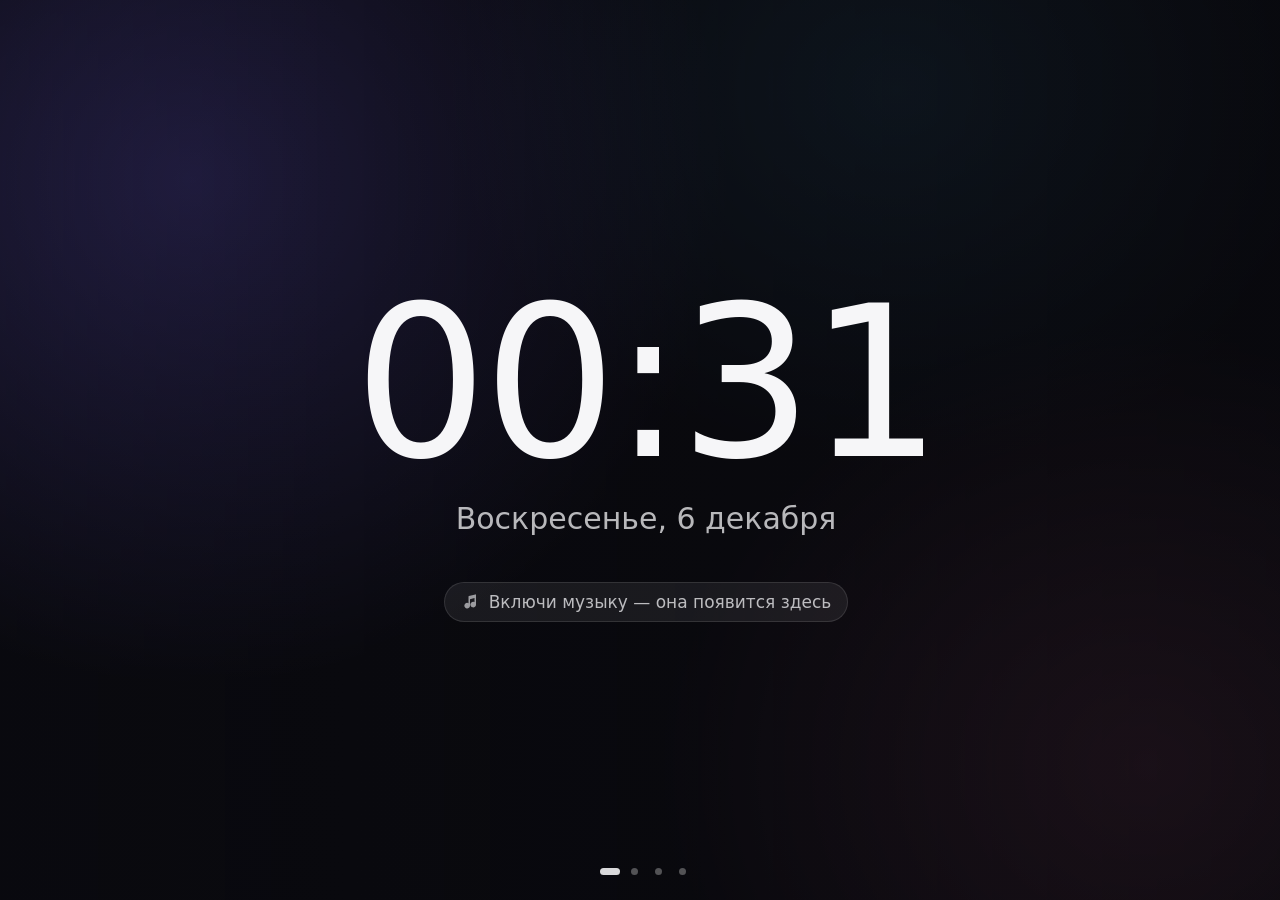
==== web/index.html @ 9ebe69ff "MiniPlayer 1.0: old phone as a touch second screen Player for any Windows media app with album-tinte" ====
<!doctype html>
<html lang="ru">
<head>
<meta charset="utf-8">
<meta name="viewport" content="width=device-width, initial-scale=1, maximum-scale=1, user-scalable=no">
<title>Мини-плеер</title>
<link rel="stylesheet" href="app.css">
</head>
<body data-mode="idle" data-status="stopped" data-page="0" data-dim="0">
  <div class="bg">
    <div class="bg-default"></div>
    <div class="bg-layer" id="bgA"></div>
    <div class="bg-layer" id="bgB"></div>
    <div class="bg-shade"></div>
  </div>

  <div class="shift" id="shift">
    <canvas class="viz" id="viz"></canvas>

    <div class="pages" id="pages">
      <!-- ============ 1. Плеер ============ -->
      <section class="page" aria-label="Плеер">
        <div class="player-wrap">
          <div class="player" aria-live="polite">
            <div class="cover" id="cover">
              <div class="placeholder" aria-hidden="true">
                <svg viewBox="0 0 24 24" fill="currentColor"><path d="M10 3.5v10.1A3.75 3.75 0 1 0 12 17V8.2l6-1.5v5.4A3.75 3.75 0 1 0 20 15.5V2.6a.75.75 0 0 0-.93-.73l-8.5 2.13A.75.75 0 0 0 10 4.6z"/></svg>
              </div>
              <img id="imgA" alt="">
              <img id="imgB" alt="">
            </div>

            <div class="meta">
              <div class="chip"><span class="dot"></span><span id="app">Плеер</span></div>
              <h1 class="title" id="title">—</h1>
              <div class="artist" id="artist"></div>
              <div class="album" id="album"></div>

              <div class="progress" id="progress">
                <div class="bar" id="bar" role="slider" aria-label="Позиция трека">
                  <div class="track"><div class="fill" id="fill"></div></div>
                  <div class="knob" id="knob"></div>
                </div>
                <div class="times"><span id="cur">0:00</span><span id="dur">0:00</span></div>
              </div>

              <div class="controls">
                <button class="btn small" id="prev" aria-label="Предыдущий трек">
                  <svg viewBox="0 0 24 24" fill="currentColor"><path d="M6 4.75a1 1 0 0 1 2 0v5.6l9.4-6.07A1.5 1.5 0 0 1 19.7 5.5v13a1.5 1.5 0 0 1-2.3 1.26L8 13.65v5.6a1 1 0 1 1-2 0z"/></svg>
                </button>
                <button class="btn play" id="toggle" aria-label="Пауза / воспроизведение">
                  <svg class="i-play" viewBox="0 0 24 24" fill="currentColor"><path d="M7 4.9v14.2a1.4 1.4 0 0 0 2.12 1.2l11.6-7.1a1.4 1.4 0 0 0 0-2.4L9.12 3.7A1.4 1.4 0 0 0 7 4.9z"/></svg>
                  <svg class="i-pause" viewBox="0 0 24 24" fill="currentColor"><rect x="5.5" y="4" width="4.6" height="16" rx="1.6"/><rect x="13.9" y="4" width="4.6" height="16" rx="1.6"/></svg>
                </button>
                <button class="btn small" id="next" aria-label="Следующий трек">
                  <svg viewBox="0 0 24 24" fill="currentColor"><path d="M18 4.75a1 1 0 1 0-2 0v5.6L6.6 4.28A1.5 1.5 0 0 0 4.3 5.5v13a1.5 1.5 0 0 0 2.3 1.26L16 13.65v5.6a1 1 0 1 0 2 0z"/></svg>
                </button>
                <div class="vol" id="vol" data-level="high" hidden>
                  <button class="btn small" id="volBtn" aria-label="Громкость (повторный тап — выключить звук)">
                    <svg class="ic ic-high" viewBox="0 0 24 24" fill="none" stroke="currentColor" stroke-width="2" stroke-linecap="round"><path fill="currentColor" stroke="none" d="M3 9.4v5.2c0 .6.5 1 1 1h3l4.2 3.5c.7.6 1.8.1 1.8-.8V5.7c0-.9-1.1-1.4-1.8-.8L7 8.4H4c-.5 0-1 .4-1 1z"/><path d="M16.2 8.6a4.8 4.8 0 0 1 0 6.8"/><path d="M18.9 5.9a8.6 8.6 0 0 1 0 12.2"/></svg>
                    <svg class="ic ic-low" viewBox="0 0 24 24" fill="none" stroke="currentColor" stroke-width="2" stroke-linecap="round"><path fill="currentColor" stroke="none" d="M3 9.4v5.2c0 .6.5 1 1 1h3l4.2 3.5c.7.6 1.8.1 1.8-.8V5.7c0-.9-1.1-1.4-1.8-.8L7 8.4H4c-.5 0-1 .4-1 1z"/><path d="M16.2 8.6a4.8 4.8 0 0 1 0 6.8"/></svg>
                    <svg class="ic ic-mute" viewBox="0 0 24 24" fill="none" stroke="currentColor" stroke-width="2" stroke-linecap="round"><path fill="currentColor" stroke="none" d="M3 9.4v5.2c0 .6.5 1 1 1h3l4.2 3.5c.7.6 1.8.1 1.8-.8V5.7c0-.9-1.1-1.4-1.8-.8L7 8.4H4c-.5 0-1 .4-1 1z"/><path d="M16.5 9.5l5 5M21.5 9.5l-5 5"/></svg>
                  </button>
                  <div class="vol-slider">
                    <div class="bar vbar" id="vbar" role="slider" aria-label="Громкость">
                      <div class="track"><div class="fill" id="vfill"></div></div>
                      <div class="knob" id="vknob"></div>
                    </div>
                    <span class="vol-val" id="volVal">0</span>
                  </div>
                </div>
                <button class="btn small lyr-btn" id="lyrBtn" aria-label="Текст песни">
                  <svg viewBox="0 0 24 24" fill="none" stroke="currentColor" stroke-width="2" stroke-linecap="round"><path d="M4 6h11M4 11h11M4 16h7"/><path d="M19 4v10.5"/><circle cx="17" cy="16.5" r="2.2" fill="currentColor" stroke="none"/></svg>
                </button>
              </div>
            </div>
          </div>

          <div class="idle">
            <div class="big-clock" id="bigClock">--:--</div>
            <div class="date" id="date"></div>
            <div class="hint">
              <svg viewBox="0 0 24 24" fill="currentColor"><path d="M10 3.5v10.1A3.75 3.75 0 1 0 12 17V8.2l6-1.5v5.4A3.75 3.75 0 1 0 20 15.5V2.6a.75.75 0 0 0-.93-.73l-8.5 2.13A.75.75 0 0 0 10 4.6z"/></svg>
              <span id="hintText">Включи музыку — она появится здесь</span>
            </div>
          </div>
        </div>
      </section>

      <!-- ============ 2. Текст песни ============ -->
      <section class="page" aria-label="Текст песни">
        <div class="ly-view" id="lyView" hidden><div class="ly-lines" id="lyLines"></div></div>
        <div class="ly-plain" id="lyPlain" hidden></div>
        <div class="ly-msg" id="lyMsg">Включи музыку — здесь появится текст</div>
        <div class="ly-head">
          <img class="ly-cover" id="lyCover" alt="">
          <div class="t"><div class="ly-title" id="lyTitle"></div><div class="ly-artist" id="lyArtist"></div></div>
        </div>
      </section>

      <!-- ============ 3. Монитор системы ============ -->
      <section class="page" aria-label="Монитор системы">
        <div class="mon">
          <div class="mon-head"><h2>Система</h2><span id="gpuName"></span></div>
          <div class="mon-grid">
            <div class="mt" style="--c:#76d672"><div class="mt-label"><i></i>Видеокарта</div><div class="mt-val" id="mGpu">—</div><div class="mt-sub" id="mGpuSub"></div><canvas data-k="gpu"></canvas></div>
            <div class="mt" style="--c:#5ab8ff"><div class="mt-label"><i></i>Видеопамять</div><div class="mt-val" id="mVram">—</div><div class="mt-sub" id="mVramSub"></div><canvas data-k="vram"></canvas></div>
            <div class="mt" style="--c:#ff9f5a"><div class="mt-label"><i></i>Температура GPU</div><div class="mt-val" id="mTemp">—</div><div class="mt-sub" id="mTempSub"></div><canvas data-k="temp"></canvas></div>
            <div class="mt" style="--c:#b49cff"><div class="mt-label"><i></i>Процессор</div><div class="mt-val" id="mCpu">—</div><div class="mt-sub" id="mCpuSub"></div><canvas data-k="cpu"></canvas></div>
            <div class="mt" style="--c:#f7c948"><div class="mt-label"><i></i>Оперативная память</div><div class="mt-val" id="mRam">—</div><div class="mt-sub" id="mRamSub"></div><canvas data-k="ram"></canvas></div>
            <div class="mt" style="--c:#4fd1c5"><div class="mt-label"><i></i>Сеть</div><div class="mt-val" id="mNet">—</div><div class="mt-sub" id="mNetSub"></div><canvas data-k="down"></canvas></div>
          </div>
          <div class="mon-top" id="monTop"></div>
        </div>
      </section>

      <!-- ============ 4. Пульт ============ -->
      <section class="page" aria-label="Пульт">
        <div class="deck" id="deck"></div>
      </section>
    </div>

    <div class="clock-mini" id="clockMini">--:--</div>
    <nav class="dots" id="dots" aria-label="Страницы">
      <button data-page="0" aria-label="Плеер"></button>
      <button data-page="1" aria-label="Текст песни"></button>
      <button data-page="2" aria-label="Монитор системы"></button>
      <button data-page="3" aria-label="Пульт"></button>
    </nav>
  </div>

  <div class="dim" id="dim"></div>

  <script>if (new URLSearchParams(location.search).has('demo')) document.write('<script src="demo.js"><\/script>');</script>
  <script src="app.js"></script>
  <script src="player.js"></script>
  <script src="lyrics.js"></script>
  <script src="viz.js"></script>
  <script src="monitor.js"></script>
  <script src="deck.js"></script>
  <script>MP.start();</script>
</body>
</html>
---- web/app.css ----
:root {
  --bg: #0b0b11;
  --text: #f6f6f8;
  --text-2: rgba(246, 246, 248, .74);
  --text-3: rgba(246, 246, 248, .48);
  --track: rgba(255, 255, 255, .17);
  --glass: rgba(255, 255, 255, .07);
  --glass-2: rgba(255, 255, 255, .11);
  --glass-line: rgba(255, 255, 255, .11);
  --accent: #a99bff;
  --on-accent: #0b0b11;
  --good: #4ade80;
  --warn: #fbbf24;
  --bad: #f87171;
  --cover-radius: 22px;
  --pad-y: clamp(16px, 4.2vh, 40px);
  --pad-x: clamp(18px, 3.4vw, 52px);
  --ease: cubic-bezier(.2, .8, .2, 1);
  color-scheme: dark;
}

* { box-sizing: border-box; margin: 0; padding: 0; }
html, body { height: 100%; }
body {
  background: var(--bg);
  color: var(--text);
  font-family: "Segoe UI Variable Display", "Segoe UI Variable Text", "Segoe UI", system-ui, sans-serif;
  overflow: hidden;
  user-select: none;
  -webkit-user-select: none;
  touch-action: manipulation;
  -webkit-tap-highlight-color: transparent;
}
body.hide-cursor, body.hide-cursor * { cursor: none !important; }
button { font: inherit; color: inherit; }

/* ================= фон ================= */
.bg { position: fixed; inset: 0; z-index: 0; overflow: hidden; }
.bg-layer {
  position: absolute; inset: -8%;
  background-size: cover; background-position: center;
  filter: blur(28px) saturate(1.35);
  opacity: 0; transition: opacity 900ms var(--ease);
  will-change: opacity;
}
.bg-layer.show { opacity: 1; }
.bg-default {
  position: absolute; inset: 0;
  background:
    radial-gradient(60% 80% at 15% 20%, rgba(124, 104, 255, .35), transparent 70%),
    radial-gradient(55% 70% at 90% 85%, rgba(255, 120, 170, .22), transparent 70%),
    radial-gradient(50% 60% at 70% 10%, rgba(80, 190, 255, .18), transparent 70%),
    var(--bg);
}
.bg-shade {
  position: absolute; inset: 0;
  background:
    linear-gradient(90deg, rgba(8, 8, 12, .38) 0%, rgba(8, 8, 12, .62) 55%, rgba(8, 8, 12, .7) 100%),
    radial-gradient(120% 120% at 50% 50%, transparent 55%, rgba(0, 0, 0, .45) 100%);
  transition: background-color 600ms var(--ease);
}
body[data-page="1"] .bg-shade { background-color: rgba(8, 8, 12, .3); }
body[data-page="2"] .bg-shade,
body[data-page="3"] .bg-shade { background-color: rgba(8, 8, 12, .55); }

/* ================= каркас и страницы ================= */
.shift {
  position: fixed; inset: 0; z-index: 1;
  transform: translate(var(--sx, 0px), var(--sy, 0px));
  transition: transform 6s ease-in-out;
}
.pages {
  position: relative; z-index: 1;
  display: flex; height: 100%; width: 100%;
  transition: transform 420ms var(--ease);
  touch-action: pan-y;
}
.page { position: relative; flex: 0 0 100%; height: 100%; overflow: hidden; }

.clock-mini {
  position: absolute; z-index: 3; top: clamp(12px, 3.4vh, 30px); right: var(--pad-x);
  font-size: clamp(14px, 3vh, 22px); font-weight: 400; letter-spacing: .02em;
  color: var(--text-2); font-variant-numeric: tabular-nums;
  transition: opacity 400ms var(--ease);
  pointer-events: none;
}
body[data-page="0"][data-mode="idle"] .clock-mini { opacity: 0; }

.dots {
  position: absolute; z-index: 3; left: 50%; bottom: clamp(6px, 1.6vh, 14px); transform: translateX(-50%);
  display: flex; gap: 2px; padding: 4px 8px; border-radius: 99px;
  transition: opacity 600ms var(--ease);
}
.dots button {
  width: 22px; height: 22px; border: 0; background: transparent; cursor: pointer;
  display: grid; place-items: center;
}
.dots button::after {
  content: ""; width: 7px; height: 7px; border-radius: 99px; background: rgba(255, 255, 255, .3);
  transition: width 300ms var(--ease), background 300ms;
}
.dots button.on::after { width: 20px; background: rgba(255, 255, 255, .85); }

/* визуализатор (за содержимым плеера и текста) */
.viz {
  position: absolute; left: 0; right: 0; bottom: 0; z-index: 0;
  width: 100%; height: 30vh;
  opacity: 0; transition: opacity 700ms var(--ease);
  pointer-events: none;
}
.viz.show { opacity: .5; }

/* ================= защита экрана от выгорания ================= */
.dim {
  position: fixed; inset: 0; z-index: 50; background: #000;
  opacity: 0; pointer-events: none; transition: opacity 2.5s ease;
}
body[data-dim="1"] .dim { opacity: .5; pointer-events: auto; }
body[data-dim="2"] .dim { opacity: .78; pointer-events: auto; }
body.calm .controls, body.calm .chip { opacity: .38; }
body.calm .dots { opacity: 0; }
body.calm .progress .knob { opacity: 0; }
.controls, .chip { transition: opacity 1.2s var(--ease); }

/* ================= общие элементы ================= */
.btn {
  border: 0; background: transparent; color: var(--text);
  display: grid; place-items: center; border-radius: 50%;
  cursor: pointer; transition: transform 160ms var(--ease), opacity 200ms, background 200ms;
}
.btn:active, .btn.pressed { transform: scale(.88); }
.btn:disabled { opacity: .3; cursor: default; }
.btn.small { width: clamp(52px, 11vh, 72px); height: clamp(52px, 11vh, 72px); }
.btn.small:hover:not(:disabled), .btn.small.pressed { background: var(--glass); }
.btn.small svg { width: 46%; height: 46%; }

.bar {
  position: relative; height: 34px; display: flex; align-items: center;
  cursor: pointer; touch-action: none;
}
.bar .track { position: relative; width: 100%; height: 6px; border-radius: 99px; background: var(--track); overflow: hidden; transition: height 200ms var(--ease); }
.bar .fill { position: absolute; inset: 0; background: var(--accent); border-radius: 99px; transform-origin: left center; transform: scaleX(0); }
.bar .knob {
  position: absolute; top: 50%; left: 0; width: 16px; height: 16px; margin: -8px 0 0 -8px;
  border-radius: 50%; background: #fff; box-shadow: 0 2px 8px rgba(0, 0, 0, .4);
  transform: scale(0); transition: transform 200ms var(--ease), opacity 600ms;
}
.bar.seekable .knob { transform: scale(1); }
.bar.dragging .track { height: 9px; }
.bar.dragging .knob { transform: scale(1.35); }
.bar:not(.seekable) { cursor: default; }

/* ================= 1. плеер ================= */
.player-wrap { position: absolute; inset: 0; padding: var(--pad-y) var(--pad-x); }
.player {
  height: 100%;
  display: grid; grid-template-columns: auto 1fr; align-items: center;
  gap: clamp(20px, 4vw, 64px);
}
.cover {
  position: relative;
  width: min(76vh, 42vw); aspect-ratio: 1;
  border-radius: var(--cover-radius); overflow: hidden;
  background: linear-gradient(135deg, #2a2540, #17151f);
  box-shadow: 0 24px 60px -12px rgba(0, 0, 0, .65), 0 0 0 1px rgba(255, 255, 255, .06);
  transition: transform 500ms var(--ease);
}
body[data-status="paused"] .cover { transform: scale(.94); }
.cover img {
  position: absolute; inset: 0; width: 100%; height: 100%; object-fit: cover;
  opacity: 0; transition: opacity 700ms var(--ease);
}
.cover img.show { opacity: 1; }
.cover .placeholder {
  position: absolute; inset: 0; display: grid; place-items: center;
  color: rgba(255, 255, 255, .28); transition: opacity 500ms var(--ease);
}
.cover .placeholder svg { width: 34%; height: 34%; }
.cover.has-art .placeholder { opacity: 0; }

.meta { min-width: 0; display: flex; flex-direction: column; justify-content: center; }
.chip {
  align-self: flex-start;
  display: inline-flex; align-items: center; gap: 8px;
  padding: 6px 13px 6px 10px; border-radius: 999px;
  background: var(--glass); border: 1px solid var(--glass-line);
  font-size: clamp(12px, 2.3vh, 15px); color: var(--text-2);
  margin-bottom: clamp(10px, 3vh, 26px);
}
.chip .dot { width: 8px; height: 8px; border-radius: 50%; background: var(--text-3); transition: background 400ms; }
body[data-status="playing"] .chip .dot { background: var(--accent); box-shadow: 0 0 10px var(--accent); }
.title {
  font-size: clamp(22px, 5.4vh + .9vw, 56px);
  font-weight: 650; line-height: 1.08; letter-spacing: -.015em;
  display: -webkit-box; -webkit-line-clamp: 2; -webkit-box-orient: vertical; overflow: hidden;
  text-wrap: balance;
}
.artist {
  margin-top: clamp(6px, 1.6vh, 14px);
  font-size: clamp(16px, 3.4vh + .3vw, 30px); font-weight: 450; color: var(--text-2);
  white-space: nowrap; overflow: hidden; text-overflow: ellipsis;
}
.album {
  margin-top: 4px; font-size: clamp(13px, 2.4vh, 18px); color: var(--text-3);
  white-space: nowrap; overflow: hidden; text-overflow: ellipsis;
}
.progress { margin-top: clamp(16px, 5vh, 40px); }
.times {
  display: flex; justify-content: space-between; margin-top: -2px;
  font-size: clamp(12px, 2.3vh, 15px); color: var(--text-3); font-variant-numeric: tabular-nums;
}
.progress.no-duration { visibility: hidden; }
.controls {
  margin-top: clamp(10px, 3.6vh, 30px);
  display: flex; align-items: center; gap: clamp(14px, 3vw, 40px);
}
.btn.play {
  width: clamp(68px, 15.5vh, 100px); height: clamp(68px, 15.5vh, 100px);
  background: var(--accent); color: var(--on-accent);
  box-shadow: 0 10px 30px -8px var(--accent);
}
.btn.play svg { width: 40%; height: 40%; }
.btn.play .i-pause { display: none; }
body[data-status="playing"] .btn.play .i-play { display: none; }
body[data-status="playing"] .btn.play .i-pause { display: block; }
.btn.lyr-btn svg { width: 44%; height: 44%; }

/* громкость */
.vol { display: flex; align-items: center; }
.vol[hidden] { display: none; }
.vol .btn.small svg { width: 50%; height: 50%; }
.vol.open #volBtn { background: var(--glass); }
.vol .ic { display: none; }
.vol[data-level="mute"] .ic-mute, .vol[data-level="low"] .ic-low, .vol[data-level="high"] .ic-high { display: block; }
.vol-slider {
  display: flex; align-items: center; gap: 12px;
  max-width: 0; opacity: 0; overflow: hidden; margin-left: 0;
  transition: max-width 380ms var(--ease), opacity 260ms var(--ease), margin-left 380ms var(--ease);
}
.vol.open .vol-slider { max-width: 300px; opacity: 1; margin-left: 8px; }
.vbar { width: clamp(130px, 15vw, 210px); flex: none; padding: 0 8px; }
.vbar .knob { transform: scale(1); }
.vol-val { min-width: 3.2ch; font-size: clamp(13px, 2.4vh, 16px); color: var(--text-2); font-variant-numeric: tabular-nums; }

/* тишина: большие часы */
.idle {
  position: absolute; inset: 0;
  display: flex; flex-direction: column; align-items: center; justify-content: center;
  text-align: center; gap: clamp(4px, 1.4vh, 12px);
}
.idle .big-clock {
  font-size: clamp(64px, 30vh, 210px); font-weight: 200; line-height: 1;
  letter-spacing: -.02em; font-variant-numeric: tabular-nums;
}
.idle .date { font-size: clamp(16px, 4vh, 30px); color: var(--text-2); }
.hint {
  margin-top: clamp(10px, 4vh, 34px);
  display: inline-flex; align-items: center; gap: 10px;
  padding: 9px 16px; border-radius: 999px;
  background: var(--glass); border: 1px solid var(--glass-line);
  font-size: clamp(13px, 2.5vh, 17px); color: var(--text-2);
}
.hint svg { width: 18px; height: 18px; opacity: .8; }
body[data-mode="idle"] .player { opacity: 0; pointer-events: none; }
body[data-mode="playing"] .idle { opacity: 0; pointer-events: none; }
.player, .idle { transition: opacity 500ms var(--ease); }

/* ================= 2. текст песни ================= */
.ly-head {
  position: absolute; z-index: 2; top: clamp(12px, 3vh, 26px); left: var(--pad-x); right: 140px;
  display: flex; align-items: center; gap: 12px; min-width: 0;
}
.ly-cover { width: clamp(36px, 8vh, 52px); height: clamp(36px, 8vh, 52px); border-radius: 10px; object-fit: cover; background: var(--glass); flex: none; }
.ly-head .t { min-width: 0; }
.ly-title { font-size: clamp(14px, 2.8vh, 19px); font-weight: 600; white-space: nowrap; overflow: hidden; text-overflow: ellipsis; }
.ly-artist { font-size: clamp(12px, 2.3vh, 15px); color: var(--text-2); white-space: nowrap; overflow: hidden; text-overflow: ellipsis; }
.ly-view {
  position: absolute; inset: 0;
  -webkit-mask-image: linear-gradient(transparent 0, #000 22%, #000 74%, transparent 100%);
  mask-image: linear-gradient(transparent 0, #000 22%, #000 74%, transparent 100%);
  overflow: hidden;
}
.ly-lines {
  position: absolute; left: 0; right: 0; top: 0;
  padding: 0 clamp(24px, 8vw, 140px);
  text-align: center;
  transition: transform 650ms var(--ease);
}
.ly-line {
  font-size: clamp(22px, 6.2vh, 44px); font-weight: 650; line-height: 1.22;
  padding: clamp(5px, 1.3vh, 10px) 0;
  color: rgba(255, 255, 255, .3);
  transform: scale(.94); transition: color 400ms var(--ease), transform 500ms var(--ease), filter 500ms;
  cursor: pointer; text-wrap: balance;
}
.ly-line.past { color: rgba(255, 255, 255, .22); }
.ly-line.on { color: #fff; transform: scale(1); text-shadow: 0 0 28px color-mix(in srgb, var(--accent) 55%, transparent); }
.ly-line.gap { color: rgba(255, 255, 255, .25); letter-spacing: .3em; }
.ly-plain {
  position: absolute; inset: 0; overflow-y: auto; touch-action: pan-y;
  padding: 22vh clamp(24px, 8vw, 140px) 30vh; text-align: center;
  font-size: clamp(18px, 4.6vh, 32px); font-weight: 600; line-height: 1.5; white-space: pre-line;
  color: rgba(255, 255, 255, .82);
  scrollbar-width: none;
}
.ly-plain::-webkit-scrollbar { display: none; }
.ly-msg {
  position: absolute; inset: 0; display: flex; flex-direction: column; align-items: center; justify-content: center;
  gap: 10px; text-align: center; color: var(--text-2); font-size: clamp(16px, 3.6vh, 24px);
  pointer-events: none;
}
.ly-msg small { font-size: .7em; color: var(--text-3); }
.ly-msg[hidden], .ly-plain[hidden], .ly-view[hidden] { display: none; }

/* ================= 3. монитор системы ================= */
.mon { position: absolute; inset: 0; padding: var(--pad-y) var(--pad-x) calc(var(--pad-y) + 18px); display: flex; flex-direction: column; gap: clamp(8px, 2vh, 16px); }
.mon-head { display: flex; align-items: baseline; gap: 14px; padding-right: 120px; }
.mon-head h2 { font-size: clamp(18px, 4vh, 28px); font-weight: 650; }
.mon-head span { color: var(--text-3); font-size: clamp(12px, 2.3vh, 15px); }
.mon-grid { flex: 1; min-height: 0; display: grid; grid-template-columns: repeat(3, 1fr); grid-template-rows: repeat(2, 1fr); gap: clamp(8px, 1.6vw, 16px); }
.mt {
  position: relative; min-height: 0; overflow: hidden;
  border-radius: 18px; background: var(--glass); border: 1px solid var(--glass-line);
  padding: clamp(10px, 2.4vh, 18px) clamp(12px, 1.6vw, 20px);
  display: flex; flex-direction: column;
}
.mt-label { font-size: clamp(12px, 2.3vh, 15px); color: var(--text-2); display: flex; align-items: center; gap: 8px; }
.mt-label i { width: 9px; height: 9px; border-radius: 3px; background: var(--c); display: inline-block; }
.mt-val { margin-top: 2px; font-size: clamp(24px, 7vh, 46px); font-weight: 650; letter-spacing: -.02em; font-variant-numeric: tabular-nums; line-height: 1.1; }
.mt-val small { font-size: .45em; font-weight: 500; color: var(--text-2); letter-spacing: 0; margin-left: 4px; }
.mt-val.warn { color: var(--warn); }
.mt-val.bad { color: var(--bad); }
.mt-sub { font-size: clamp(11px, 2.1vh, 14px); color: var(--text-3); font-variant-numeric: tabular-nums; white-space: nowrap; overflow: hidden; text-overflow: ellipsis; }
.mt canvas { position: absolute; left: 0; right: 0; bottom: 0; width: 100%; height: 46%; pointer-events: none; }
.mon-top { font-size: clamp(12px, 2.3vh, 15px); color: var(--text-3); white-space: nowrap; overflow: hidden; text-overflow: ellipsis; min-height: 1.4em; }
.mon-top b { color: var(--text-2); font-weight: 600; }

/* ================= 4. пульт ================= */
.deck {
  position: absolute; inset: 0;
  padding: calc(var(--pad-y) + 26px) var(--pad-x) calc(var(--pad-y) + 18px);
  display: grid; grid-template-columns: repeat(6, 1fr); grid-auto-rows: 1fr;
  gap: clamp(8px, 1.6vw, 18px);
}
.tile {
  position: relative; min-width: 0; min-height: 0;
  border: 1px solid var(--glass-line); border-radius: 20px;
  background: var(--glass);
  display: flex; flex-direction: column; align-items: center; justify-content: center; gap: clamp(6px, 1.8vh, 14px);
  cursor: pointer; padding: 8px;
  transition: transform 160ms var(--ease), background 250ms, border-color 250ms;
}
.tile:active, .tile.pressed { transform: scale(.93); background: var(--glass-2); }
.tile .ti {
  width: clamp(44px, 12vh, 76px); height: clamp(44px, 12vh, 76px); border-radius: 22%;
  display: grid; place-items: center;
  background: color-mix(in srgb, var(--tint) 20%, transparent);
  color: var(--tint);
  transition: background 250ms, color 250ms;
}
.tile .ti svg { width: 52%; height: 52%; }
.tile .tl { font-size: clamp(12px, 2.5vh, 16px); color: var(--text-2); text-align: center; line-height: 1.2; max-width: 100%; overflow: hidden; text-overflow: ellipsis; white-space: nowrap; }
.tile.active { border-color: color-mix(in srgb, var(--tint) 55%, transparent); background: color-mix(in srgb, var(--tint) 14%, transparent); }
.tile.active .ti { background: var(--tint); color: #0b0b11; }
.tile.armed { border-color: var(--bad); background: color-mix(in srgb, var(--bad) 18%, transparent); }
.tile.armed .tl { color: #fff; }
.tile.ok .ti { animation: tileOk 500ms var(--ease); }
.tile.fail { animation: tileFail 400ms; }
@keyframes tileOk { 50% { transform: scale(1.15); } }
@keyframes tileFail { 25% { transform: translateX(-5px); } 75% { transform: translateX(5px); } }

/* ================= вертикальный экран ================= */
@media (max-aspect-ratio: 1/1) {
  .player { grid-template-columns: 1fr; grid-template-rows: auto auto; justify-items: center; align-content: center; gap: 5vh; }
  .cover { width: min(78vw, 46vh); }
  .meta { width: 100%; align-items: center; text-align: center; }
  .chip { align-self: center; }
  .controls { justify-content: center; flex-wrap: wrap; }
  .progress { width: 100%; }
  .mon-grid { grid-template-columns: repeat(2, 1fr); grid-template-rows: repeat(3, 1fr); }
  .deck { grid-template-columns: repeat(3, 1fr); }
}
@media (max-height: 420px) and (min-aspect-ratio: 1/1) {
  .album { display: none; }
}
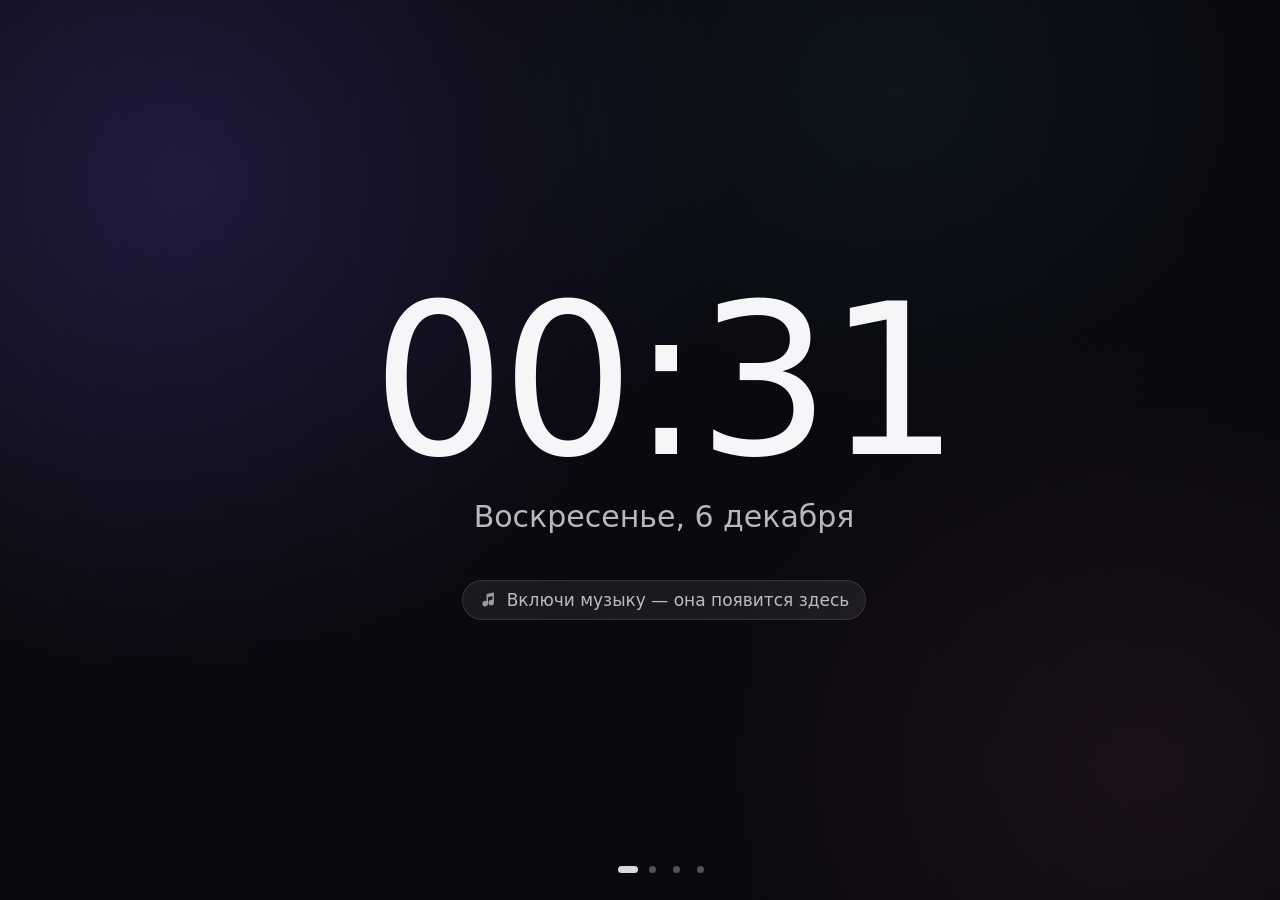
==== commit f28a6235: "Self-heal page loads and log page errors If any part of the page fails to load when the window opens" ====
--- a/web/index.html
+++ b/web/index.html
@@ -4,6 +4,14 @@
 <meta charset="utf-8">
 <meta name="viewport" content="width=device-width, initial-scale=1, maximum-scale=1, user-scalable=no">
 <title>Мини-плеер</title>
+<script>
+  // запоминаем файлы страницы, которые не загрузились, — тогда страница перезагрузится сама
+  window.MP_FAILED = [];
+  addEventListener('error', e => {
+    const t = e.target;
+    if (t && (t.tagName === 'SCRIPT' || t.tagName === 'LINK')) MP_FAILED.push((t.src || t.href || '').split('/').pop());
+  }, true);
+</script>
 <link rel="stylesheet" href="app.css">
 </head>
 <body data-mode="idle" data-status="stopped" data-page="0" data-dim="0">
@@ -138,6 +146,22 @@
   <script src="viz.js"></script>
   <script src="monitor.js"></script>
   <script src="deck.js"></script>
-  <script>MP.start();</script>
+  <script>
+  (function () {
+    // все ли части страницы на месте? Если нет — пишем в журнал и перезагружаемся (до 5 попыток)
+    const parts = ['player', 'lyrics', 'viz', 'monitor', 'deck'];
+    const missing = typeof MP === 'undefined' ? ['app'] : parts.filter(p => !MP.modules.has(p));
+    const broken = MP_FAILED.concat(missing.filter(p => !MP_FAILED.includes(p + '.js')));
+    if (broken.length) {
+      const n = +(sessionStorage.getItem('mp-retry') || 0);
+      fetch('/api/log', { method: 'POST', headers: { 'X-MP': '1' }, body: `не загрузилось: ${broken.join(', ')} (попытка ${n + 1})` }).catch(() => {});
+      if (n < 5) { sessionStorage.setItem('mp-retry', n + 1); setTimeout(() => location.reload(), 1500 * (n + 1)); }
+      if (typeof MP === 'undefined') return;
+    } else {
+      sessionStorage.removeItem('mp-retry');
+    }
+    MP.start();
+  })();
+  </script>
 </body>
 </html>
